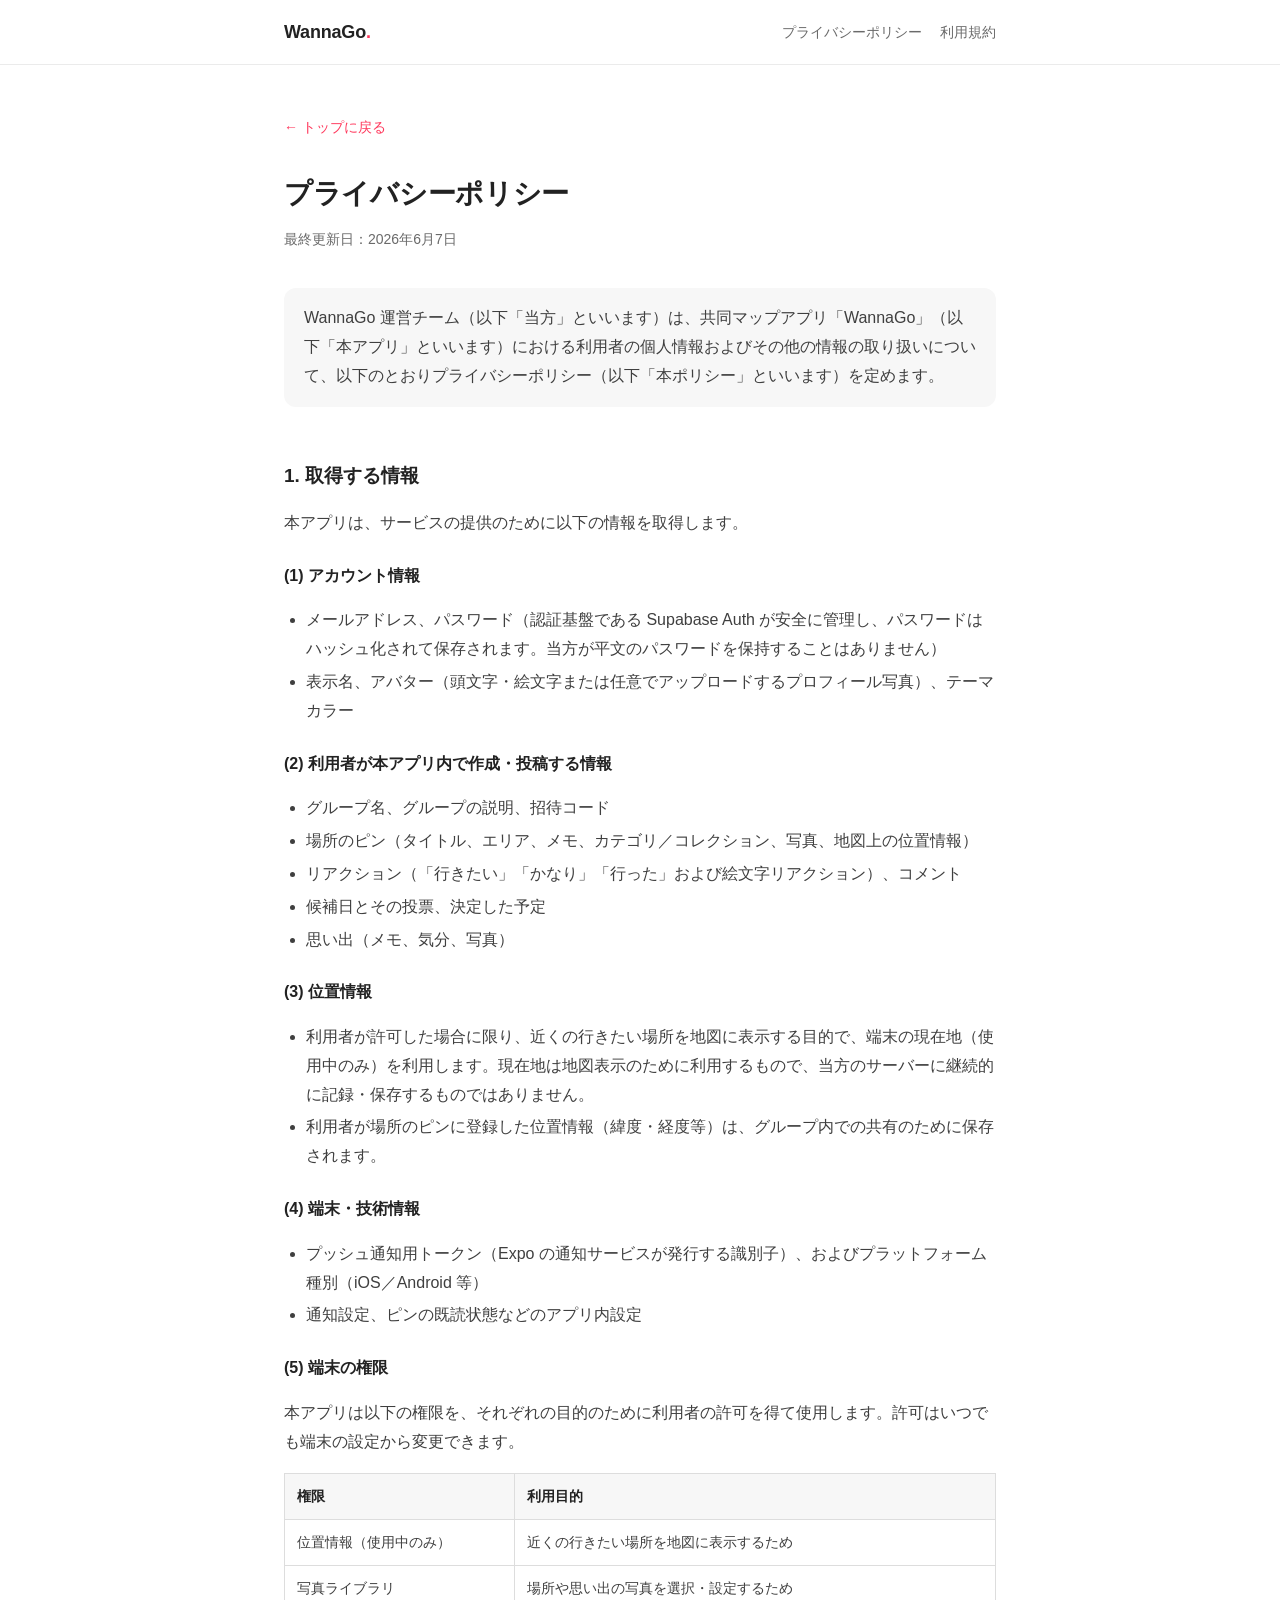
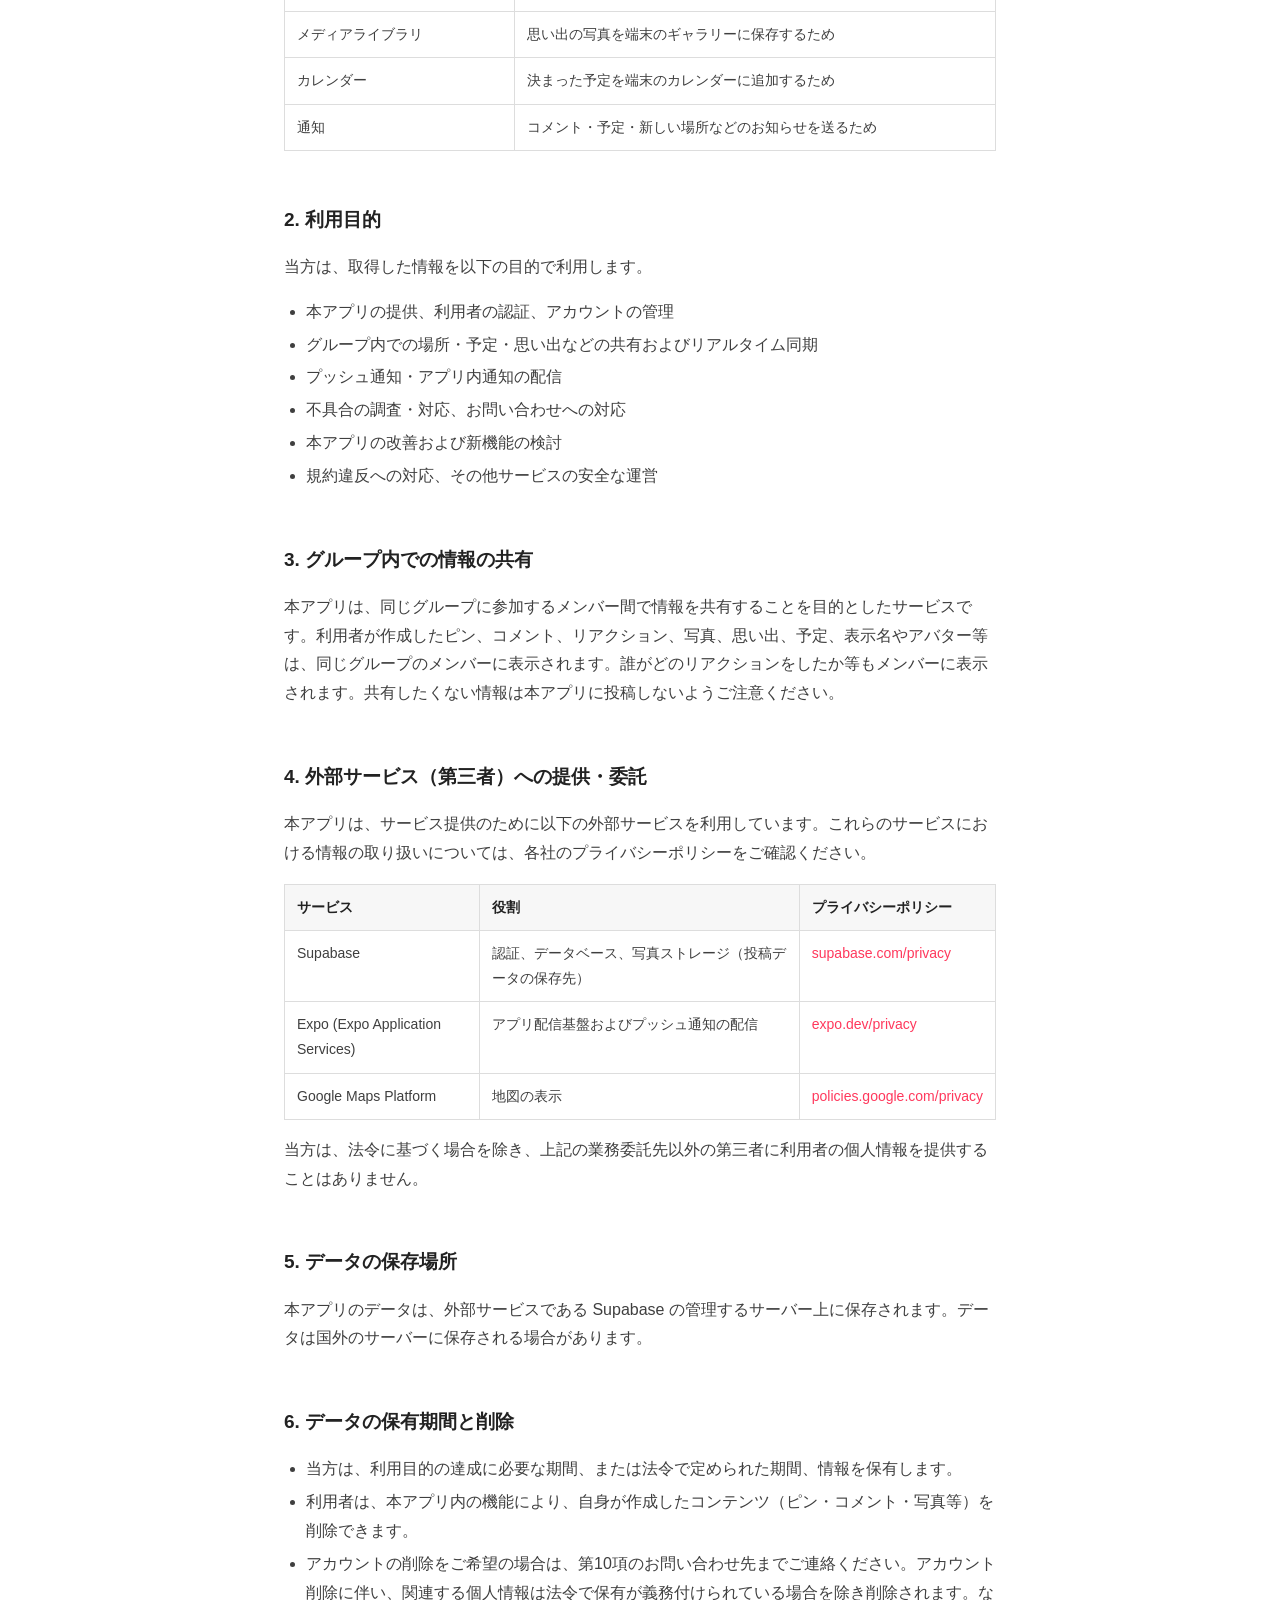
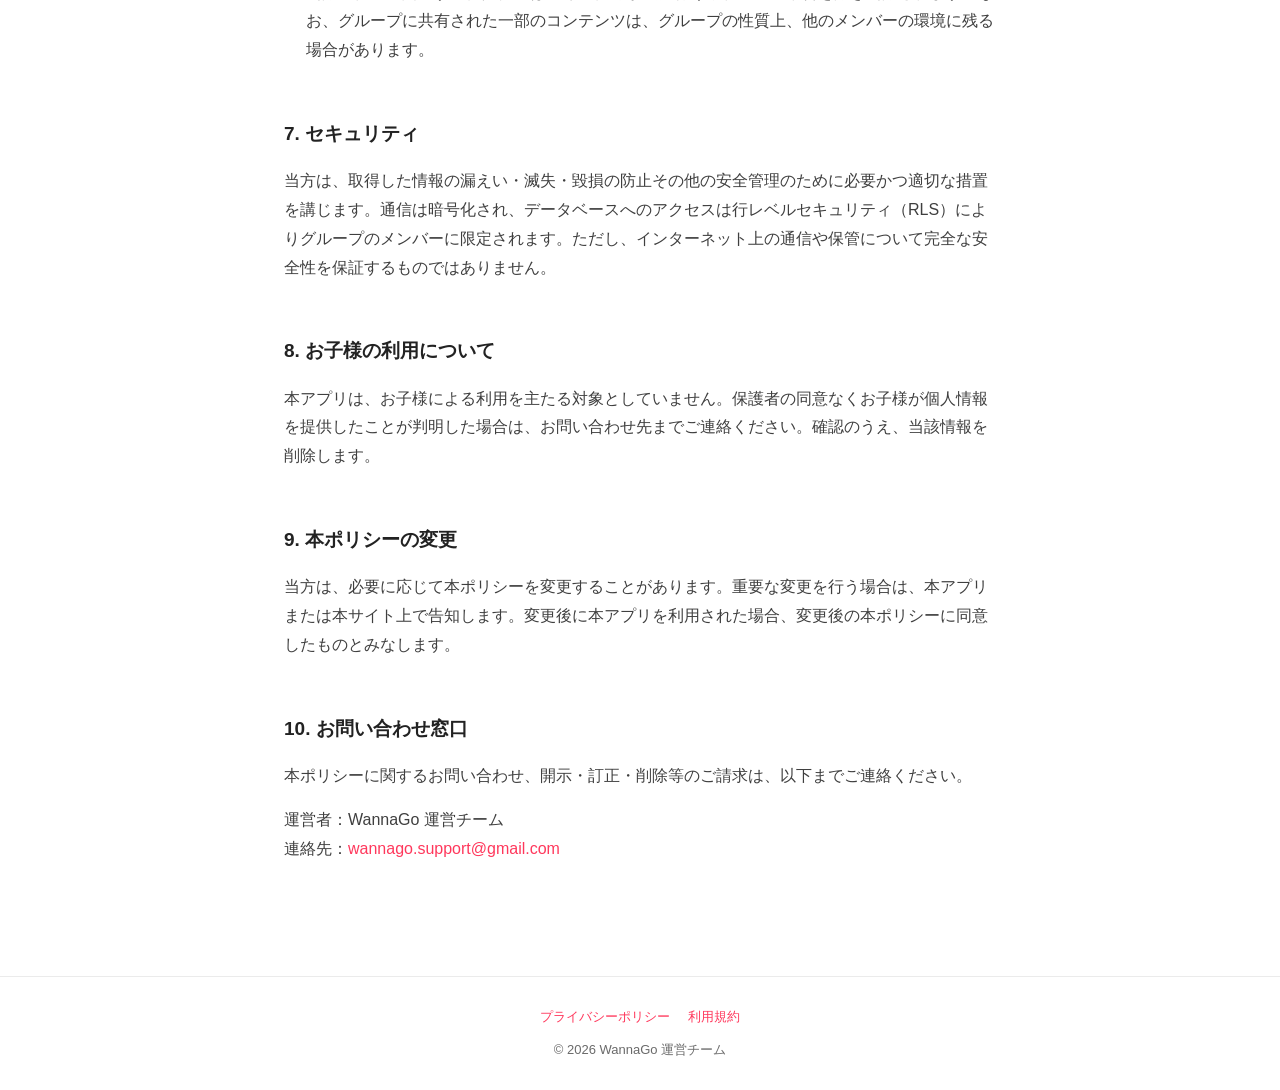
==== privacy-policy.html @ 460584af "Add privacy policy and terms of service site WannaGo アプリのプライバシーポリシーと利用規約を追加。 GitHub Pages で公開するための静的" ====
<!DOCTYPE html>
<html lang="ja">
<head>
  <meta charset="UTF-8" />
  <meta name="viewport" content="width=device-width, initial-scale=1.0" />
  <title>プライバシーポリシー — WannaGo</title>
  <meta name="description" content="共同マップアプリ WannaGo のプライバシーポリシー。" />
  <link rel="stylesheet" href="styles.css" />
</head>
<body>
  <header class="site-header">
    <div class="inner">
      <span class="brand">WannaGo<span class="dot">.</span></span>
      <nav>
        <a href="privacy-policy.html">プライバシーポリシー</a>
        <a href="terms-of-service.html">利用規約</a>
      </nav>
    </div>
  </header>

  <main class="doc">
    <a class="back" href="index.html">← トップに戻る</a>
    <h1>プライバシーポリシー</h1>
    <p class="meta">最終更新日：2026年6月7日</p>

    <div class="intro">
      <p style="margin:0">WannaGo 運営チーム（以下「当方」といいます）は、共同マップアプリ「WannaGo」（以下「本アプリ」といいます）における利用者の個人情報およびその他の情報の取り扱いについて、以下のとおりプライバシーポリシー（以下「本ポリシー」といいます）を定めます。</p>
    </div>

    <h2>1. 取得する情報</h2>
    <p>本アプリは、サービスの提供のために以下の情報を取得します。</p>

    <h3>(1) アカウント情報</h3>
    <ul>
      <li>メールアドレス、パスワード（認証基盤である Supabase Auth が安全に管理し、パスワードはハッシュ化されて保存されます。当方が平文のパスワードを保持することはありません）</li>
      <li>表示名、アバター（頭文字・絵文字または任意でアップロードするプロフィール写真）、テーマカラー</li>
    </ul>

    <h3>(2) 利用者が本アプリ内で作成・投稿する情報</h3>
    <ul>
      <li>グループ名、グループの説明、招待コード</li>
      <li>場所のピン（タイトル、エリア、メモ、カテゴリ／コレクション、写真、地図上の位置情報）</li>
      <li>リアクション（「行きたい」「かなり」「行った」および絵文字リアクション）、コメント</li>
      <li>候補日とその投票、決定した予定</li>
      <li>思い出（メモ、気分、写真）</li>
    </ul>

    <h3>(3) 位置情報</h3>
    <ul>
      <li>利用者が許可した場合に限り、近くの行きたい場所を地図に表示する目的で、端末の現在地（使用中のみ）を利用します。現在地は地図表示のために利用するもので、当方のサーバーに継続的に記録・保存するものではありません。</li>
      <li>利用者が場所のピンに登録した位置情報（緯度・経度等）は、グループ内での共有のために保存されます。</li>
    </ul>

    <h3>(4) 端末・技術情報</h3>
    <ul>
      <li>プッシュ通知用トークン（Expo の通知サービスが発行する識別子）、およびプラットフォーム種別（iOS／Android 等）</li>
      <li>通知設定、ピンの既読状態などのアプリ内設定</li>
    </ul>

    <h3>(5) 端末の権限</h3>
    <p>本アプリは以下の権限を、それぞれの目的のために利用者の許可を得て使用します。許可はいつでも端末の設定から変更できます。</p>
    <table>
      <thead><tr><th>権限</th><th>利用目的</th></tr></thead>
      <tbody>
        <tr><td>位置情報（使用中のみ）</td><td>近くの行きたい場所を地図に表示するため</td></tr>
        <tr><td>写真ライブラリ</td><td>場所や思い出の写真を選択・設定するため</td></tr>
        <tr><td>メディアライブラリ</td><td>思い出の写真を端末のギャラリーに保存するため</td></tr>
        <tr><td>カレンダー</td><td>決まった予定を端末のカレンダーに追加するため</td></tr>
        <tr><td>通知</td><td>コメント・予定・新しい場所などのお知らせを送るため</td></tr>
      </tbody>
    </table>

    <h2>2. 利用目的</h2>
    <p>当方は、取得した情報を以下の目的で利用します。</p>
    <ul>
      <li>本アプリの提供、利用者の認証、アカウントの管理</li>
      <li>グループ内での場所・予定・思い出などの共有およびリアルタイム同期</li>
      <li>プッシュ通知・アプリ内通知の配信</li>
      <li>不具合の調査・対応、お問い合わせへの対応</li>
      <li>本アプリの改善および新機能の検討</li>
      <li>規約違反への対応、その他サービスの安全な運営</li>
    </ul>

    <h2>3. グループ内での情報の共有</h2>
    <p>本アプリは、同じグループに参加するメンバー間で情報を共有することを目的としたサービスです。利用者が作成したピン、コメント、リアクション、写真、思い出、予定、表示名やアバター等は、同じグループのメンバーに表示されます。誰がどのリアクションをしたか等もメンバーに表示されます。共有したくない情報は本アプリに投稿しないようご注意ください。</p>

    <h2>4. 外部サービス（第三者）への提供・委託</h2>
    <p>本アプリは、サービス提供のために以下の外部サービスを利用しています。これらのサービスにおける情報の取り扱いについては、各社のプライバシーポリシーをご確認ください。</p>
    <table>
      <thead><tr><th>サービス</th><th>役割</th><th>プライバシーポリシー</th></tr></thead>
      <tbody>
        <tr>
          <td>Supabase</td>
          <td>認証、データベース、写真ストレージ（投稿データの保存先）</td>
          <td><a href="https://supabase.com/privacy" target="_blank" rel="noopener">supabase.com/privacy</a></td>
        </tr>
        <tr>
          <td>Expo (Expo Application Services)</td>
          <td>アプリ配信基盤およびプッシュ通知の配信</td>
          <td><a href="https://expo.dev/privacy" target="_blank" rel="noopener">expo.dev/privacy</a></td>
        </tr>
        <tr>
          <td>Google Maps Platform</td>
          <td>地図の表示</td>
          <td><a href="https://policies.google.com/privacy" target="_blank" rel="noopener">policies.google.com/privacy</a></td>
        </tr>
      </tbody>
    </table>
    <p>当方は、法令に基づく場合を除き、上記の業務委託先以外の第三者に利用者の個人情報を提供することはありません。</p>

    <h2>5. データの保存場所</h2>
    <p>本アプリのデータは、外部サービスである Supabase の管理するサーバー上に保存されます。データは国外のサーバーに保存される場合があります。</p>

    <h2>6. データの保有期間と削除</h2>
    <ul>
      <li>当方は、利用目的の達成に必要な期間、または法令で定められた期間、情報を保有します。</li>
      <li>利用者は、本アプリ内の機能により、自身が作成したコンテンツ（ピン・コメント・写真等）を削除できます。</li>
      <li>アカウントの削除をご希望の場合は、第10項のお問い合わせ先までご連絡ください。アカウント削除に伴い、関連する個人情報は法令で保有が義務付けられている場合を除き削除されます。なお、グループに共有された一部のコンテンツは、グループの性質上、他のメンバーの環境に残る場合があります。</li>
    </ul>

    <h2>7. セキュリティ</h2>
    <p>当方は、取得した情報の漏えい・滅失・毀損の防止その他の安全管理のために必要かつ適切な措置を講じます。通信は暗号化され、データベースへのアクセスは行レベルセキュリティ（RLS）によりグループのメンバーに限定されます。ただし、インターネット上の通信や保管について完全な安全性を保証するものではありません。</p>

    <h2>8. お子様の利用について</h2>
    <p>本アプリは、お子様による利用を主たる対象としていません。保護者の同意なくお子様が個人情報を提供したことが判明した場合は、お問い合わせ先までご連絡ください。確認のうえ、当該情報を削除します。</p>

    <h2>9. 本ポリシーの変更</h2>
    <p>当方は、必要に応じて本ポリシーを変更することがあります。重要な変更を行う場合は、本アプリまたは本サイト上で告知します。変更後に本アプリを利用された場合、変更後の本ポリシーに同意したものとみなします。</p>

    <h2>10. お問い合わせ窓口</h2>
    <p>本ポリシーに関するお問い合わせ、開示・訂正・削除等のご請求は、以下までご連絡ください。</p>
    <p>
      運営者：WannaGo 運営チーム<br />
      連絡先：<a href="mailto:wannago.support@gmail.com">wannago.support@gmail.com</a>
    </p>
  </main>

  <footer class="site-footer">
    <nav>
      <a href="privacy-policy.html">プライバシーポリシー</a>
      <a href="terms-of-service.html">利用規約</a>
    </nav>
    <div>© 2026 WannaGo 運営チーム</div>
  </footer>
</body>
</html>
---- styles.css ----
/* WannaGo legal site — Airbnb-inspired warm, clean canvas */
:root {
  --primary: #ff385c;
  --primary-active: #e00b41;
  --ink: #222222;
  --body: #3f3f3f;
  --muted: #6a6a6a;
  --hairline: #ebebeb;
  --hairline-strong: #dddddd;
  --canvas: #ffffff;
  --surface-soft: #f7f7f7;
  --max: 760px;
}

* { box-sizing: border-box; }

html { -webkit-text-size-adjust: 100%; }

body {
  margin: 0;
  font-family: -apple-system, BlinkMacSystemFont, "Segoe UI", "Hiragino Kaku Gothic ProN",
    "Hiragino Sans", Meiryo, Roboto, "Helvetica Neue", sans-serif;
  color: var(--body);
  background: var(--canvas);
  line-height: 1.8;
  font-size: 16px;
}

a { color: var(--primary); text-decoration: none; }
a:hover { text-decoration: underline; }

/* Header */
.site-header {
  border-bottom: 1px solid var(--hairline);
  position: sticky;
  top: 0;
  background: rgba(255, 255, 255, 0.92);
  backdrop-filter: saturate(180%) blur(8px);
  z-index: 10;
}
.site-header .inner {
  max-width: var(--max);
  margin: 0 auto;
  padding: 16px 24px;
  display: flex;
  align-items: center;
  gap: 10px;
}
.brand {
  font-weight: 700;
  font-size: 18px;
  color: var(--ink);
  letter-spacing: -0.2px;
}
.brand .dot { color: var(--primary); }
.site-header nav { margin-left: auto; display: flex; gap: 18px; font-size: 14px; }
.site-header nav a { color: var(--muted); }

/* Hero */
.hero {
  max-width: var(--max);
  margin: 0 auto;
  padding: 64px 24px 32px;
  text-align: center;
}
.hero h1 {
  font-size: 30px;
  color: var(--ink);
  margin: 0 0 12px;
  letter-spacing: -0.4px;
}
.hero p { color: var(--muted); margin: 0 auto; max-width: 520px; }

.cards {
  max-width: var(--max);
  margin: 0 auto;
  padding: 16px 24px 72px;
  display: grid;
  grid-template-columns: 1fr 1fr;
  gap: 16px;
}
@media (max-width: 560px) { .cards { grid-template-columns: 1fr; } }
.card {
  display: block;
  border: 1px solid var(--hairline-strong);
  border-radius: 16px;
  padding: 24px;
  color: inherit;
  transition: box-shadow 0.15s ease, transform 0.15s ease;
}
.card:hover {
  text-decoration: none;
  box-shadow: 0 6px 20px rgba(0, 0, 0, 0.08);
  transform: translateY(-2px);
}
.card h2 { margin: 0 0 6px; font-size: 18px; color: var(--ink); }
.card p { margin: 0; color: var(--muted); font-size: 14px; }
.card .arrow { color: var(--primary); font-weight: 600; font-size: 14px; margin-top: 14px; display: inline-block; }

/* Document pages */
.doc {
  max-width: var(--max);
  margin: 0 auto;
  padding: 48px 24px 96px;
}
.doc h1 {
  font-size: 28px;
  color: var(--ink);
  margin: 0 0 8px;
  letter-spacing: -0.3px;
}
.doc .meta { color: var(--muted); font-size: 14px; margin: 0 0 36px; }
.doc h2 {
  font-size: 19px;
  color: var(--ink);
  margin: 40px 0 12px;
  padding-top: 12px;
}
.doc h3 { font-size: 16px; color: var(--ink); margin: 24px 0 8px; }
.doc p, .doc li { color: var(--body); }
.doc ul, .doc ol { padding-left: 22px; }
.doc li { margin: 4px 0; }
.doc table {
  width: 100%;
  border-collapse: collapse;
  margin: 16px 0;
  font-size: 14px;
}
.doc th, .doc td {
  border: 1px solid var(--hairline-strong);
  padding: 10px 12px;
  text-align: left;
  vertical-align: top;
}
.doc th { background: var(--surface-soft); color: var(--ink); font-weight: 600; }
.intro {
  background: var(--surface-soft);
  border-radius: 12px;
  padding: 16px 20px;
  margin: 0 0 28px;
}
.back { display: inline-block; margin-bottom: 28px; font-size: 14px; }

/* Footer */
.site-footer {
  border-top: 1px solid var(--hairline);
  padding: 28px 24px;
  text-align: center;
  color: var(--muted);
  font-size: 13px;
}
.site-footer nav { display: flex; gap: 18px; justify-content: center; margin-bottom: 10px; }
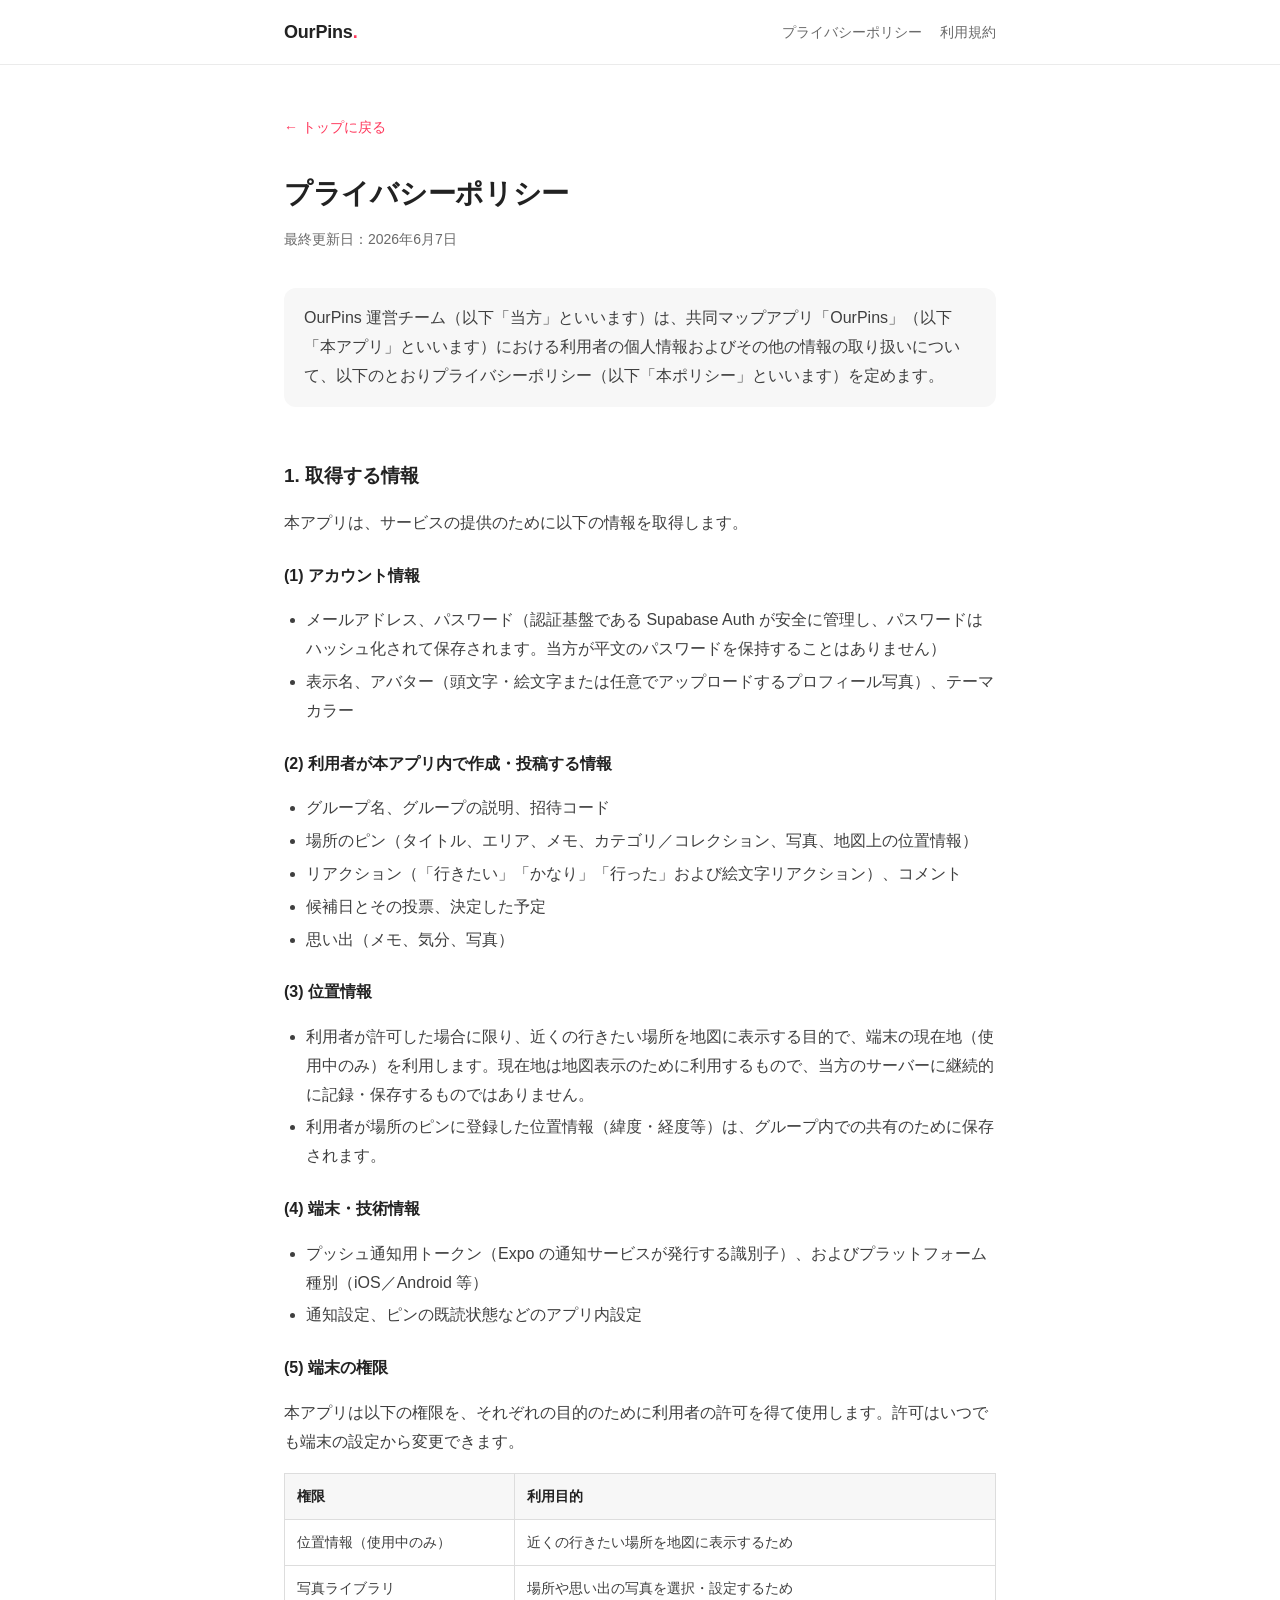
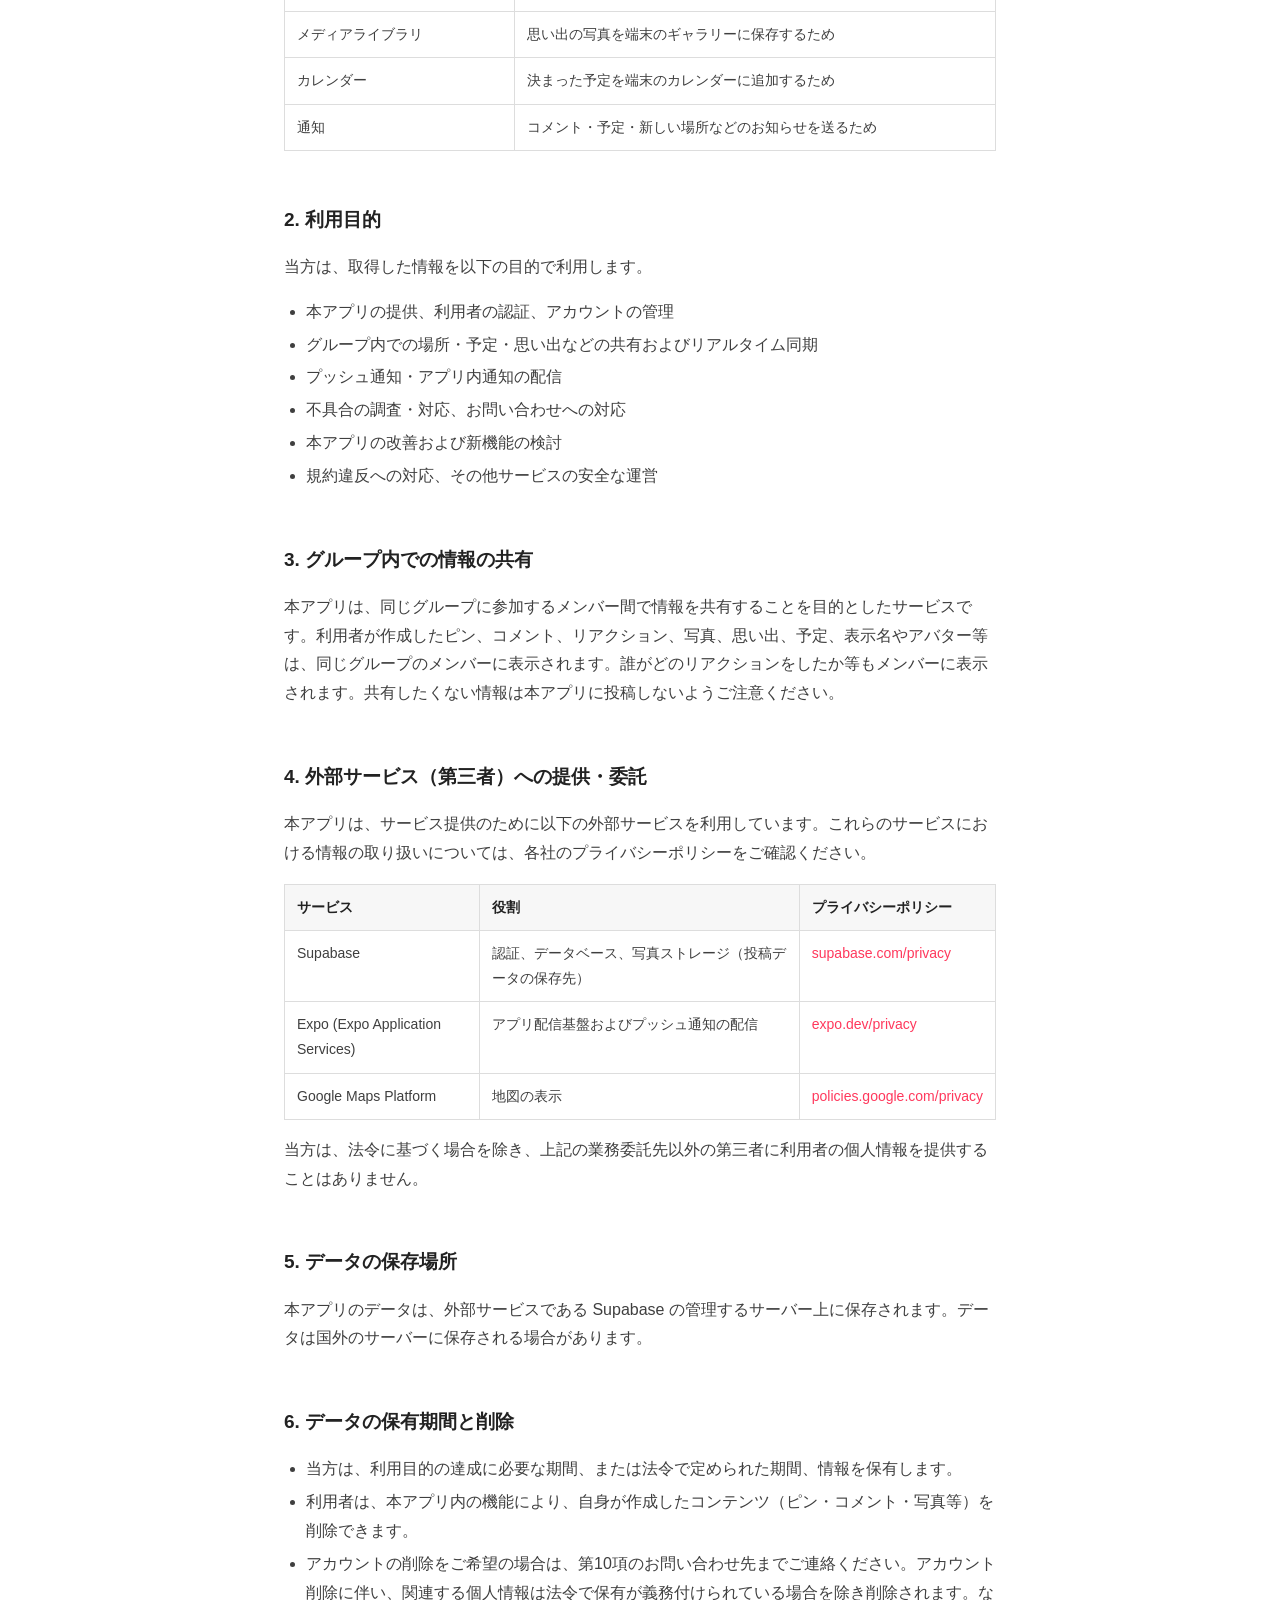
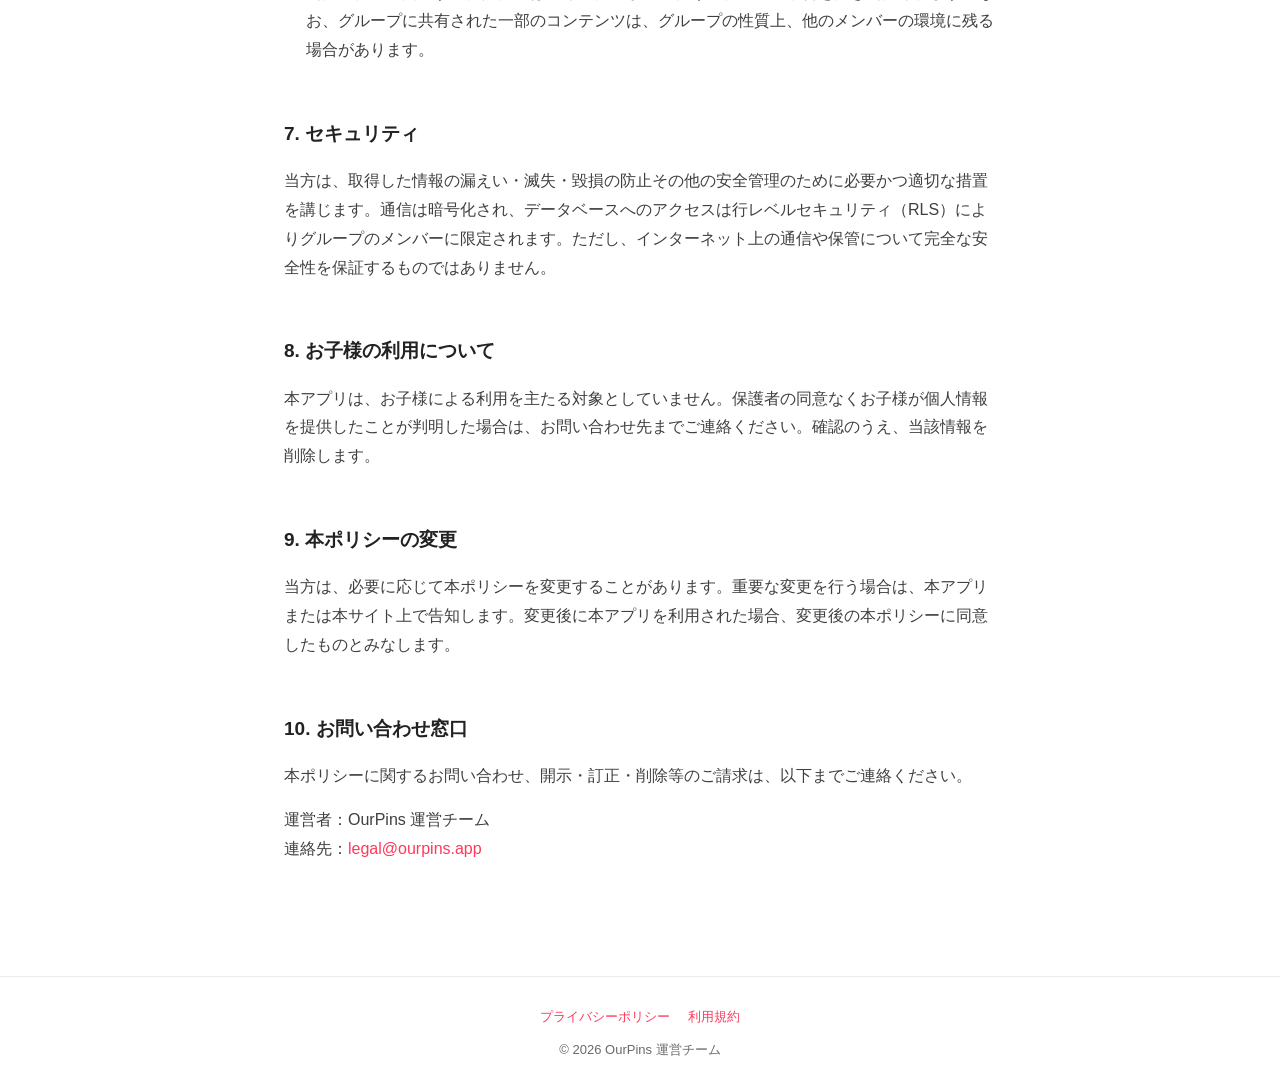
==== commit bebd245a: "Rename app from WannaGo to OurPins and update contact email Change app name throughout the legal sit" ====
--- a/privacy-policy.html
+++ b/privacy-policy.html
@@ -3,14 +3,14 @@
 <head>
   <meta charset="UTF-8" />
   <meta name="viewport" content="width=device-width, initial-scale=1.0" />
-  <title>プライバシーポリシー — WannaGo</title>
-  <meta name="description" content="共同マップアプリ WannaGo のプライバシーポリシー。" />
+  <title>プライバシーポリシー — OurPins</title>
+  <meta name="description" content="共同マップアプリ OurPins のプライバシーポリシー。" />
   <link rel="stylesheet" href="styles.css" />
 </head>
 <body>
   <header class="site-header">
     <div class="inner">
-      <span class="brand">WannaGo<span class="dot">.</span></span>
+      <span class="brand">OurPins<span class="dot">.</span></span>
       <nav>
         <a href="privacy-policy.html">プライバシーポリシー</a>
         <a href="terms-of-service.html">利用規約</a>
@@ -24,7 +24,7 @@
     <p class="meta">最終更新日：2026年6月7日</p>
 
     <div class="intro">
-      <p style="margin:0">WannaGo 運営チーム（以下「当方」といいます）は、共同マップアプリ「WannaGo」（以下「本アプリ」といいます）における利用者の個人情報およびその他の情報の取り扱いについて、以下のとおりプライバシーポリシー（以下「本ポリシー」といいます）を定めます。</p>
+      <p style="margin:0">OurPins 運営チーム（以下「当方」といいます）は、共同マップアプリ「OurPins」（以下「本アプリ」といいます）における利用者の個人情報およびその他の情報の取り扱いについて、以下のとおりプライバシーポリシー（以下「本ポリシー」といいます）を定めます。</p>
     </div>
 
     <h2>1. 取得する情報</h2>
@@ -130,8 +130,8 @@
     <h2>10. お問い合わせ窓口</h2>
     <p>本ポリシーに関するお問い合わせ、開示・訂正・削除等のご請求は、以下までご連絡ください。</p>
     <p>
-      運営者：WannaGo 運営チーム<br />
-      連絡先：<a href="mailto:wannago.support@gmail.com">wannago.support@gmail.com</a>
+      運営者：OurPins 運営チーム<br />
+      連絡先：<a href="mailto:legal@ourpins.app">legal@ourpins.app</a>
     </p>
   </main>
 
@@ -140,7 +140,7 @@
       <a href="privacy-policy.html">プライバシーポリシー</a>
       <a href="terms-of-service.html">利用規約</a>
     </nav>
-    <div>© 2026 WannaGo 運営チーム</div>
+    <div>© 2026 OurPins 運営チーム</div>
   </footer>
 </body>
 </html>
--- a/styles.css
+++ b/styles.css
@@ -1,4 +1,4 @@
-/* WannaGo legal site — Airbnb-inspired warm, clean canvas */
+/* OurPins legal site — Airbnb-inspired warm, clean canvas */
 :root {
   --primary: #ff385c;
   --primary-active: #e00b41;
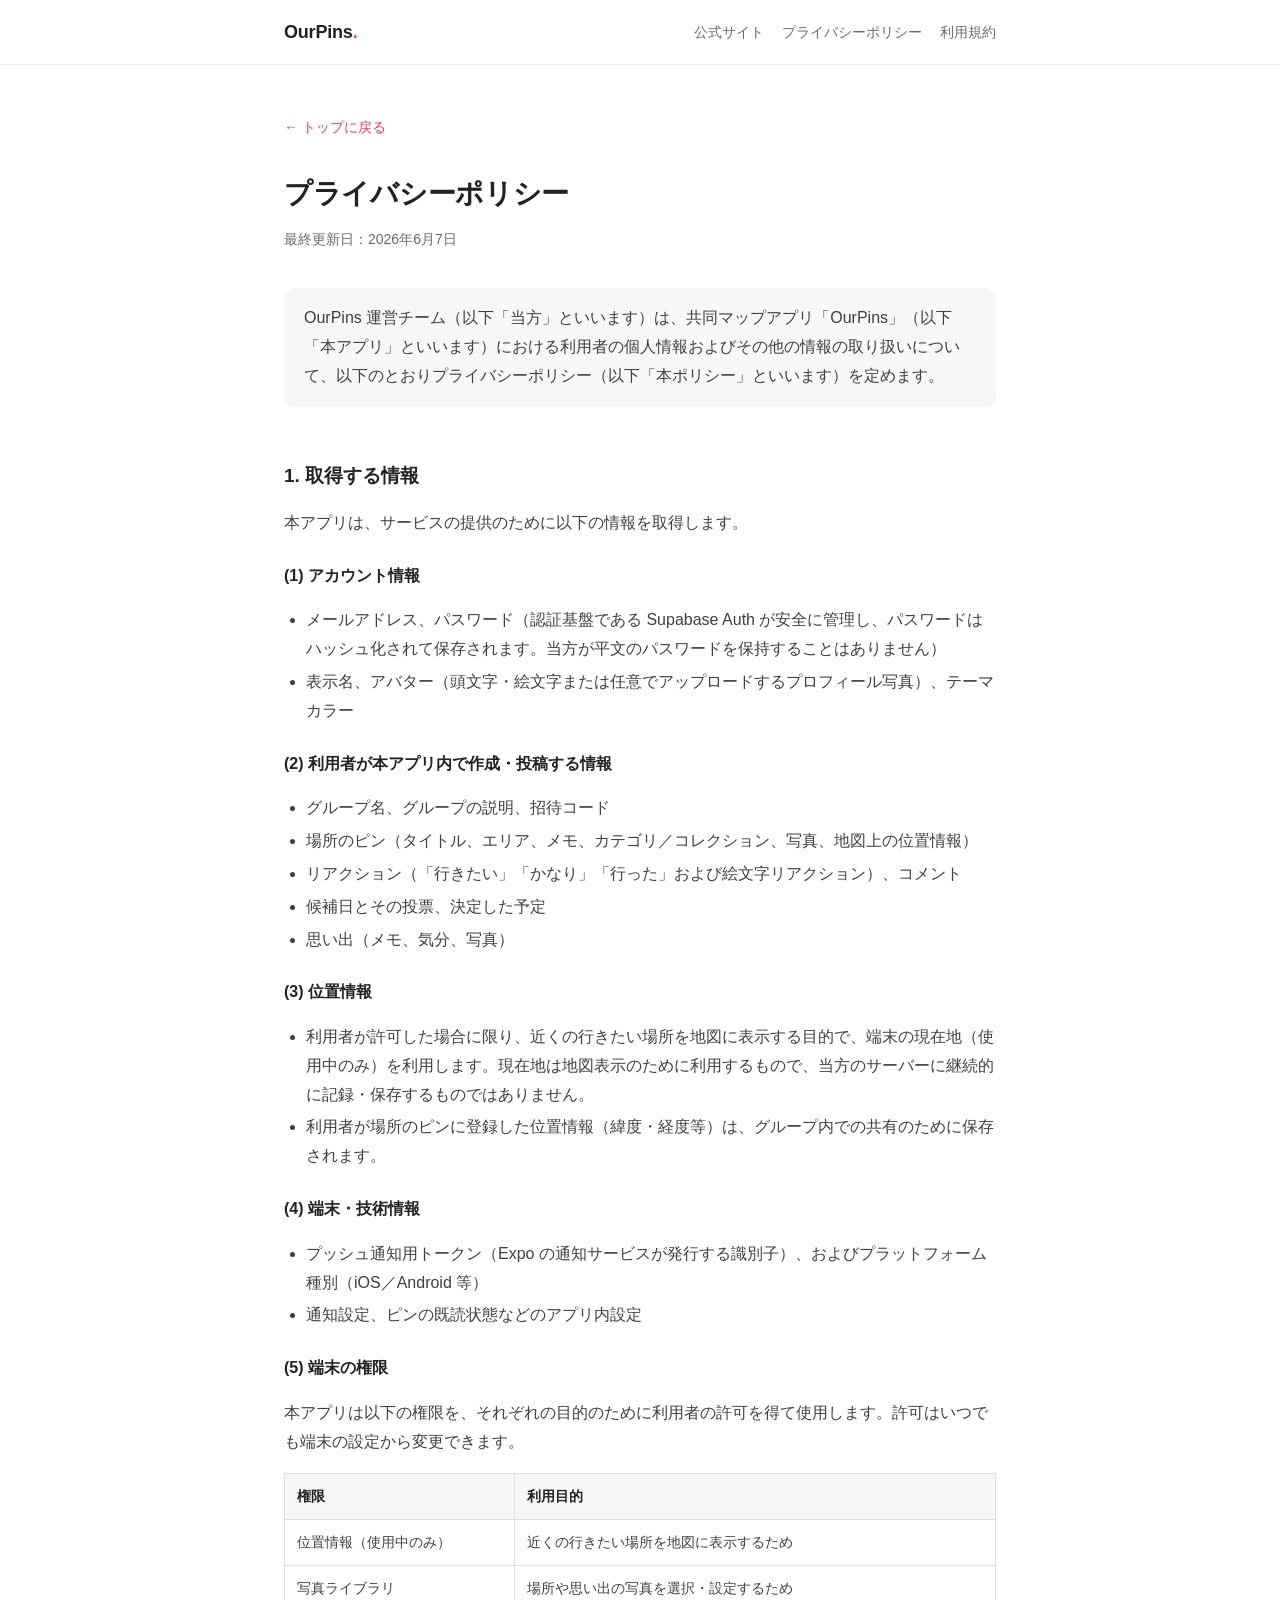
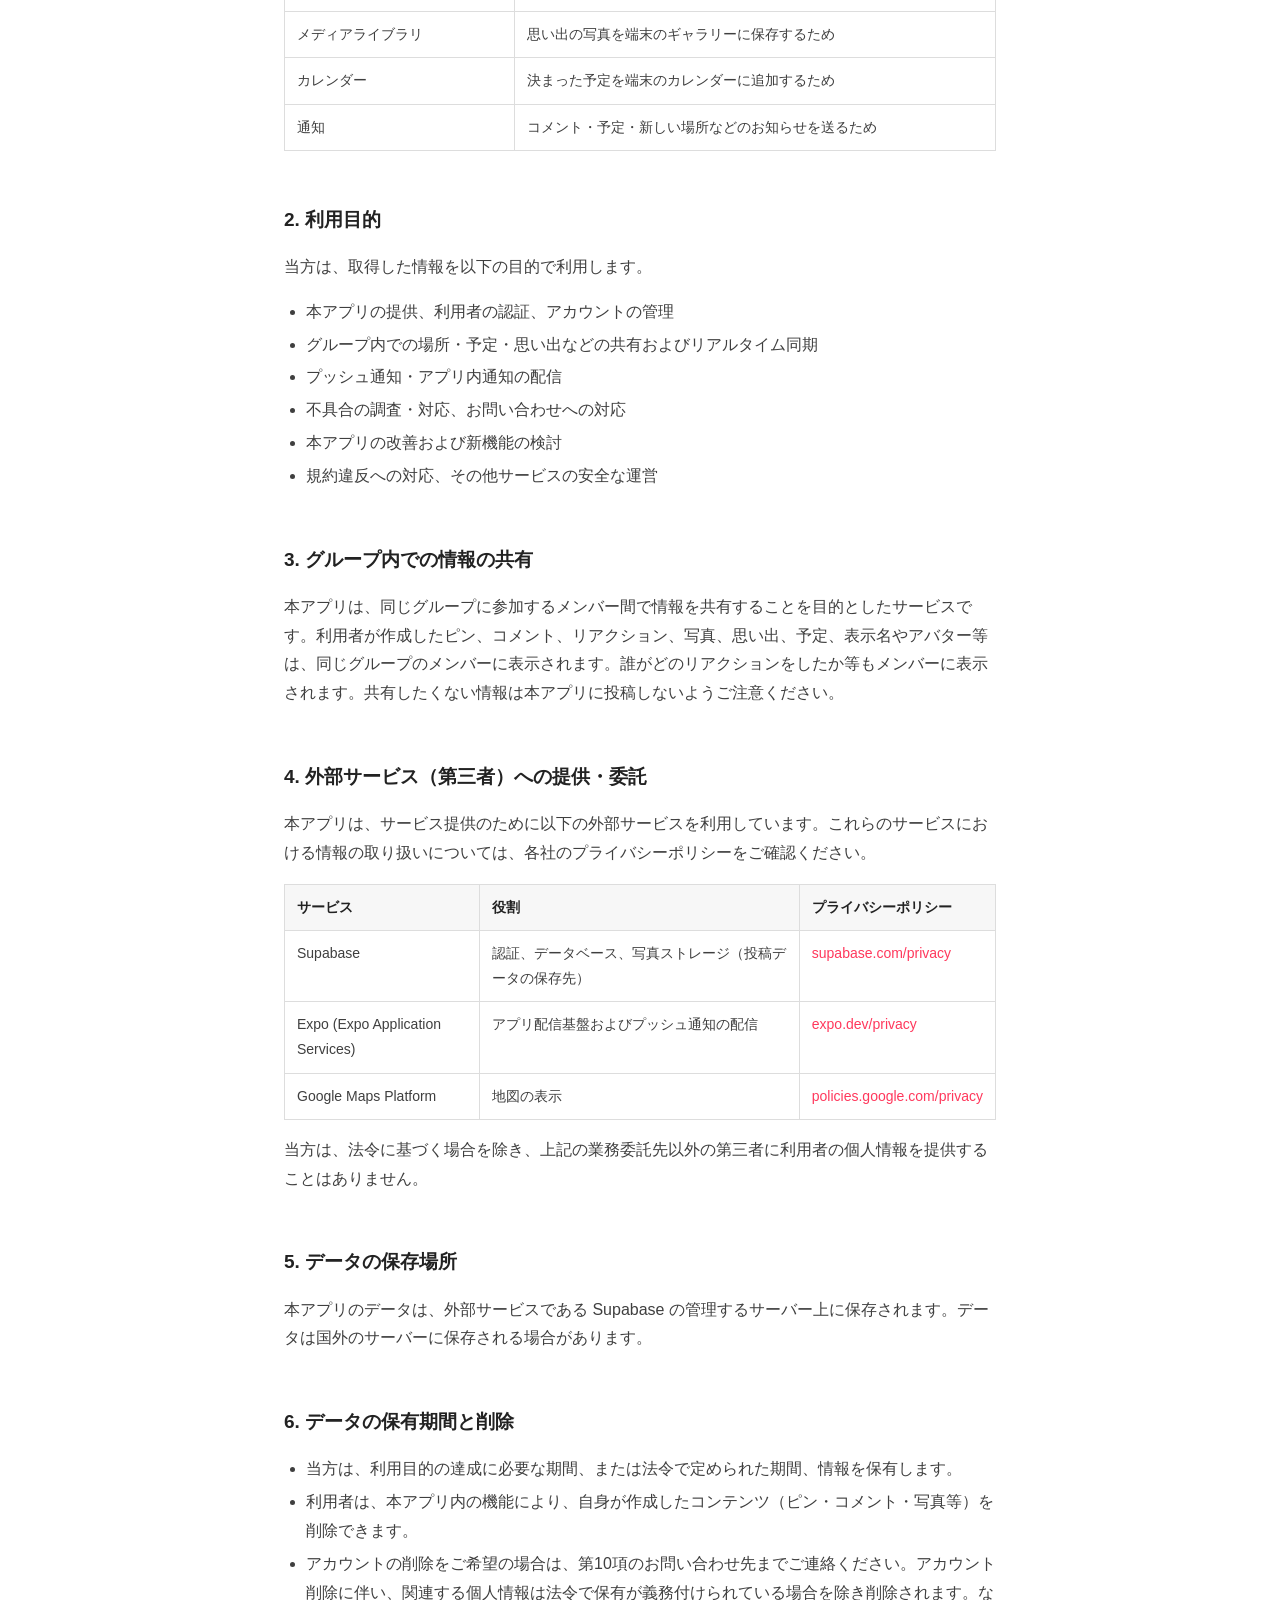
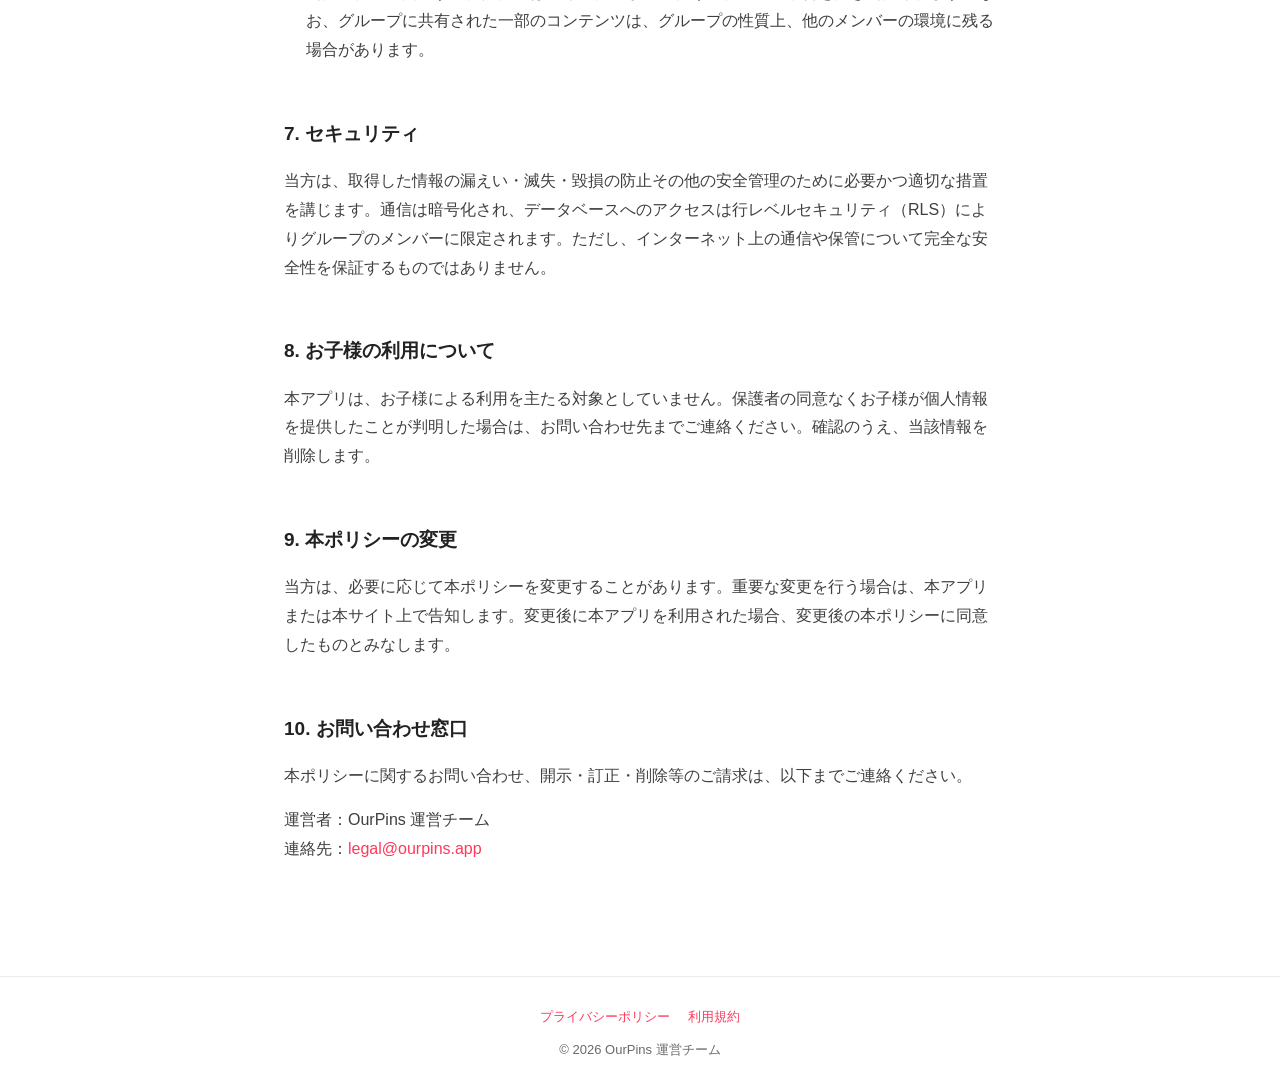
==== commit efda6202: "Link legal site to ourpins.app landing page ヘッダーのブランドロゴを ourpins.app へのリンクにし、ナビに「公式サイト」を追加。 LP と相互につ" ====
--- a/privacy-policy.html
+++ b/privacy-policy.html
@@ -10,8 +10,9 @@
 <body>
   <header class="site-header">
     <div class="inner">
-      <span class="brand">OurPins<span class="dot">.</span></span>
+      <a class="brand" href="https://ourpins.app/">OurPins<span class="dot">.</span></a>
       <nav>
+        <a href="https://ourpins.app/">公式サイト</a>
         <a href="privacy-policy.html">プライバシーポリシー</a>
         <a href="terms-of-service.html">利用規約</a>
       </nav>
--- a/styles.css
+++ b/styles.css
@@ -53,6 +53,7 @@
   letter-spacing: -0.2px;
 }
 .brand .dot { color: var(--primary); }
+.brand:hover { text-decoration: none; }
 .site-header nav { margin-left: auto; display: flex; gap: 18px; font-size: 14px; }
 .site-header nav a { color: var(--muted); }
 
